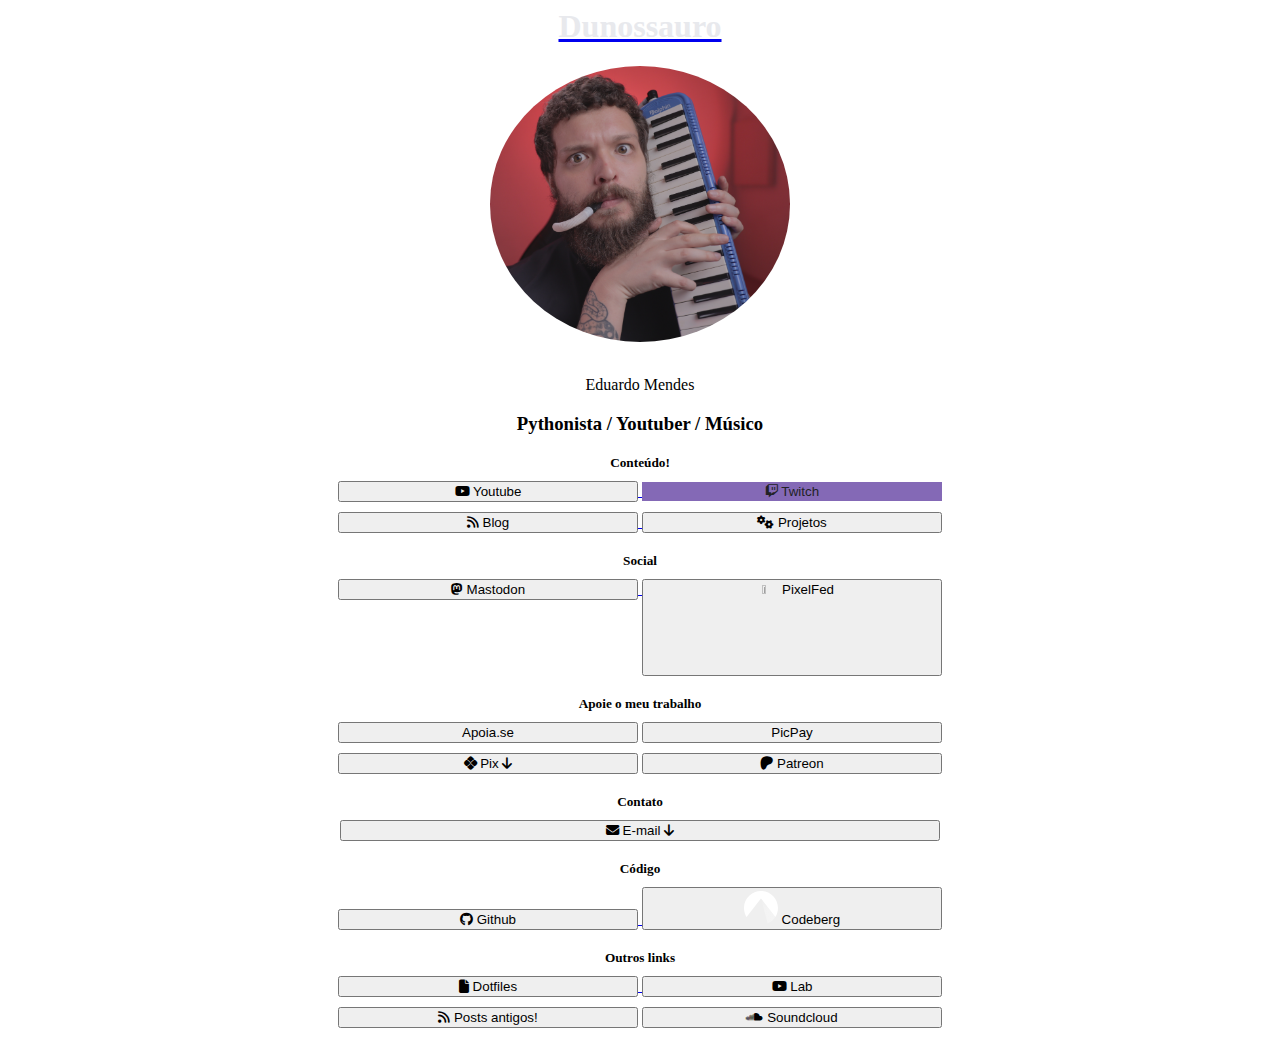
==== index.html @ cbe23600 "microformats: h-card" ====
<html>
  <head>
    <meta charset="utf-8" />
    <title>Dunossauro</title>

    <link rel="stylesheet" href="https://cdnjs.cloudflare.com/ajax/libs/font-awesome/6.6.0/css/all.min.css">
    <link rel="stylesheet" href="https://unpkg.com/terminal.css@0.7.4/dist/terminal.min.css" />
    <script type="text/javascript" src="scripts.js"></script>
    <link rel="stylesheet" href="style.css">

    <meta property="og:locale" content="pt_BR" />
    <meta property="og:url" content="https://dunossauro.com/">
    <meta property="og:title" content="Dunossauro">
    <meta property="og:description" content="Página pessoal do Dunossauro">
    <meta property="og:site_name" content="Dunossauro">
    <meta property="og:type" content="website" />
    <meta property="og:image" content="https://dunossauro.com/images/dunossauro_pic.jpg">
  </head>
  <body>

    <div class="h-card">
      <a class="u-url"href="https://dunossauro.com">
	<h1 class="p-nickname">Dunossauro</h1>
      </a>
      <img id="perfil" class="u-photo" src="images/dunossauro_pic.jpg"/>
    </br>
    </br>
      <p class="p-name">Eduardo Mendes</p>
      <h3 class="p-category" style="margin-bottom: 5px;">Pythonista / Youtuber / Músico</h3>
    </div>


    <div class="row">

      <h5>Conteúdo!</h5>

      <a href="/silos/youtube.html">
	<button class="btn btn-error">
	  <div class="button">
	    <i class="fa-brands fa-youtube"></i>
	    Youtube
	  </div>
	</button>
      </a>

      <a href="/silos/twitch.html">
	<button class="btn btn-twitch">
	  <div class="button">
	    <i class="fa-brands fa-twitch"></i>
	    Twitch
	  </div>
	</button>
      </a>
    </div>

    <div class="row">

      <a href="/silos/blog.html">
	<button class="btn btn-default btn-ghost">
	  <div class="button">
	    <i class="fa-solid fa-rss"></i>
	    Blog
	  </div>
	</button>
      </a>

      <a href="/projetos.html">
	<button class="btn btn-default btn-ghost">
	  <div class="button">
	    <i class="fa-solid fa-gears"></i>
	    Projetos
	  </div>
	</button>
      </a>

    </div>


    <div class="row">
      <h5>Social</h5>

      <a href="/silos/mastodon.html">
	<button class="btn btn-ghost">
	  <div class="button">
	    <i class="fa-brands fa-mastodon"></i>
	    Mastodon
	  </div>
	</button>
      </a>

      <a href="/silos/pixelfed.html">
	<button class="btn btn-ghost">
	  <div class="button">
	    <img style="width:10%" src="https://pixelfed-web1.nyc3.cdn.digitaloceanspaces.com/assets/images/pixelfed-icon-white.png"/>
	    PixelFed
	  </div>
	</button>
      </a>

    </div>

    <div class="row">

      <h5>Apoie o meu trabalho</h5>

      <button class="btn btn-default btn-ghost" onclick="window.open('http://apoia.se/livedepython')">
	Apoia.se
      </button>
      <button class="btn btn-default btn-ghost" onclick="window.open('https://app.picpay.com/user/livedepython')">
	PicPay
      </button>

    </div>

    <div class="row">

      <button class="btn btn-primary btn-ghost" onclick="showField('pix')">
	<div class="button">
	    <i class="fa-brands fa-pix"></i>
	    Pix
	    <i class="fa-solid fa-arrow-down"></i>
	</div>
      </button>

      <button class="btn btn-default btn-ghost" onclick="window.open('https://www.patreon.com/dunossauro')">
	<div class="button">
	  <i class="fa-brands fa-patreon"></i>
	  Patreon
	</div>
      </button>

      <div id="pix" style="display: none;" class="field terminal-alert terminal-alert-error">
	pix.dunossauro@gmail.com
      </div>

    </div>

    <div class="row">

      <h5> Contato </h5>

      <button class="btn btn-primary btn-ghost btn-large" onclick="showField('email')">
	<div class="button">
	  <i class="fa-solid fa-envelope"></i>
	  E-mail
	  <i class="fa-solid fa-arrow-down"></i>
	</div>
      </button>

      <div id="email" style="display: none;" class="u-email field terminal-alert terminal-alert-error">
	dunossauro@protonmail.com
      </div>

    </div>

    <div class="row">

      <h5> Código </h5>
      <a href="/silos/github.html">
	<button class="btn btn-default btn-ghost">
	  <div class="button">
	    <i class="fa-brands fa-github"></i>
	    Github
	  </div>
	</button>
      </a>

      <a href="/silos/codeberg.html">
	<button class="btn btn-default btn-ghost">
	  <div class="button">
	    <img style="width:12%" src="images/codeberg_icon.svg"/>
	    Codeberg
	  </div>
	</button>
      </a>

    </div>

    <div class="row">

      <h5>Outros links</h5>

      <a href="/silos/dotfiles.html">
	<button class="btn btn-default btn-ghost">
	  <div class="button">
	    <i class="fa-solid fa-file"></i>
	    Dotfiles
	  </div>
	</button>
      </a>

      <button class="btn btn-default btn-ghost" onclick="window.open('https://www.youtube.com/@dunolab')">
	<div class="button">
	  <i class="fa-brands fa-youtube"></i>
	  Lab
	</div>
      </button>
    </div>

    <div class="row">
      <button class="btn btn-default btn-ghost" onclick="window.open('https://medium.com/@dunossauro')">
	<div class="button">
	  <i class="fa-solid fa-rss"></i>
	  Posts antigos!
	</div>
      </button>

      <button class="btn btn-default btn-ghost" onclick="window.open('https://soundcloud.com/dunossauro')">
	<div class="button">
	  <i class="fa-brands fa-soundcloud"></i>
	  Soundcloud
	</div>
      </button>

    </div>
  </body>
</html>
---- style.css ----
:root {
    --global-font-size: 24px;
    --global-line-height: 1.4em;
    --font-stack: -apple-system, BlinkMacSystemFont, Segoe UI, Helvetica,
		  Arial, sans-serif, Apple Color Emoji, Segoe UI Emoji, Segoe UI Symbol;
    --background-color: #222225;
    --page-width: 60em;
    --font-color: #e8e9ed;
    --invert-font-color: #222225;
    --secondary-color: #a3abba;
    --tertiary-color: #a3abba;
    --primary-color: #62c4ff;
    --error-color: #ff3c74;
    --progress-bar-background: #3f3f44;
    --progress-bar-fill: #62c4ff;
    --code-bg-color: #3f3f44;
    --input-style: solid;
    --twitch-color: #8469b6;
}

.btn-twitch {
  color:var(--invert-font-color);
  background-color:var(--twitch-color);
  border:1px solid var(--twitch-color)
}

body {
    text-align: center;
}

.row {
    margin: 10px;
    a:hover {
	background-color: transparent;
    }
}

#perfil {
    border-radius: 50%;
    width: 300px;
}

.container {
    width: auto;
    display: flex;
}

button {
    width: 300px;
}

.btn-large {
    width: 600px;
}

.btn-small {
    width: 200px;
}

.field {
    width: 600px;
    margin: auto;
    margin-top: 20px;
}

h1 {
    color:var(--font-color);
    text-align: center;
    display: block;
}

h5 {
    margin-bottom: 10px;
    margin-top: 20px;
}


h2 {
    margin-top: 30px;
    margin-bottom: 10px;
}

.card {
    margin-top: 10px;
    margin-left: 10%;
    margin-right: 10%;
    p {
	margin-left: 20%;
	margin-right: 20%;
    }
    h4 {
	margin-top: 10px;
	margin-bottom: 10px;
    }
    img{
	margin: 10px;
	margin-bottom: 20px;
	width: 600px;
    }
}

.flex {
    margin-top: 20px;
    margin-bottom: 20px;
    display: flex;
    flex-direction: row;
    flex-wrap: wrap;
    justify-content: center;
    gap: 30px;
}

a.h-card {
    background: transparent;
}
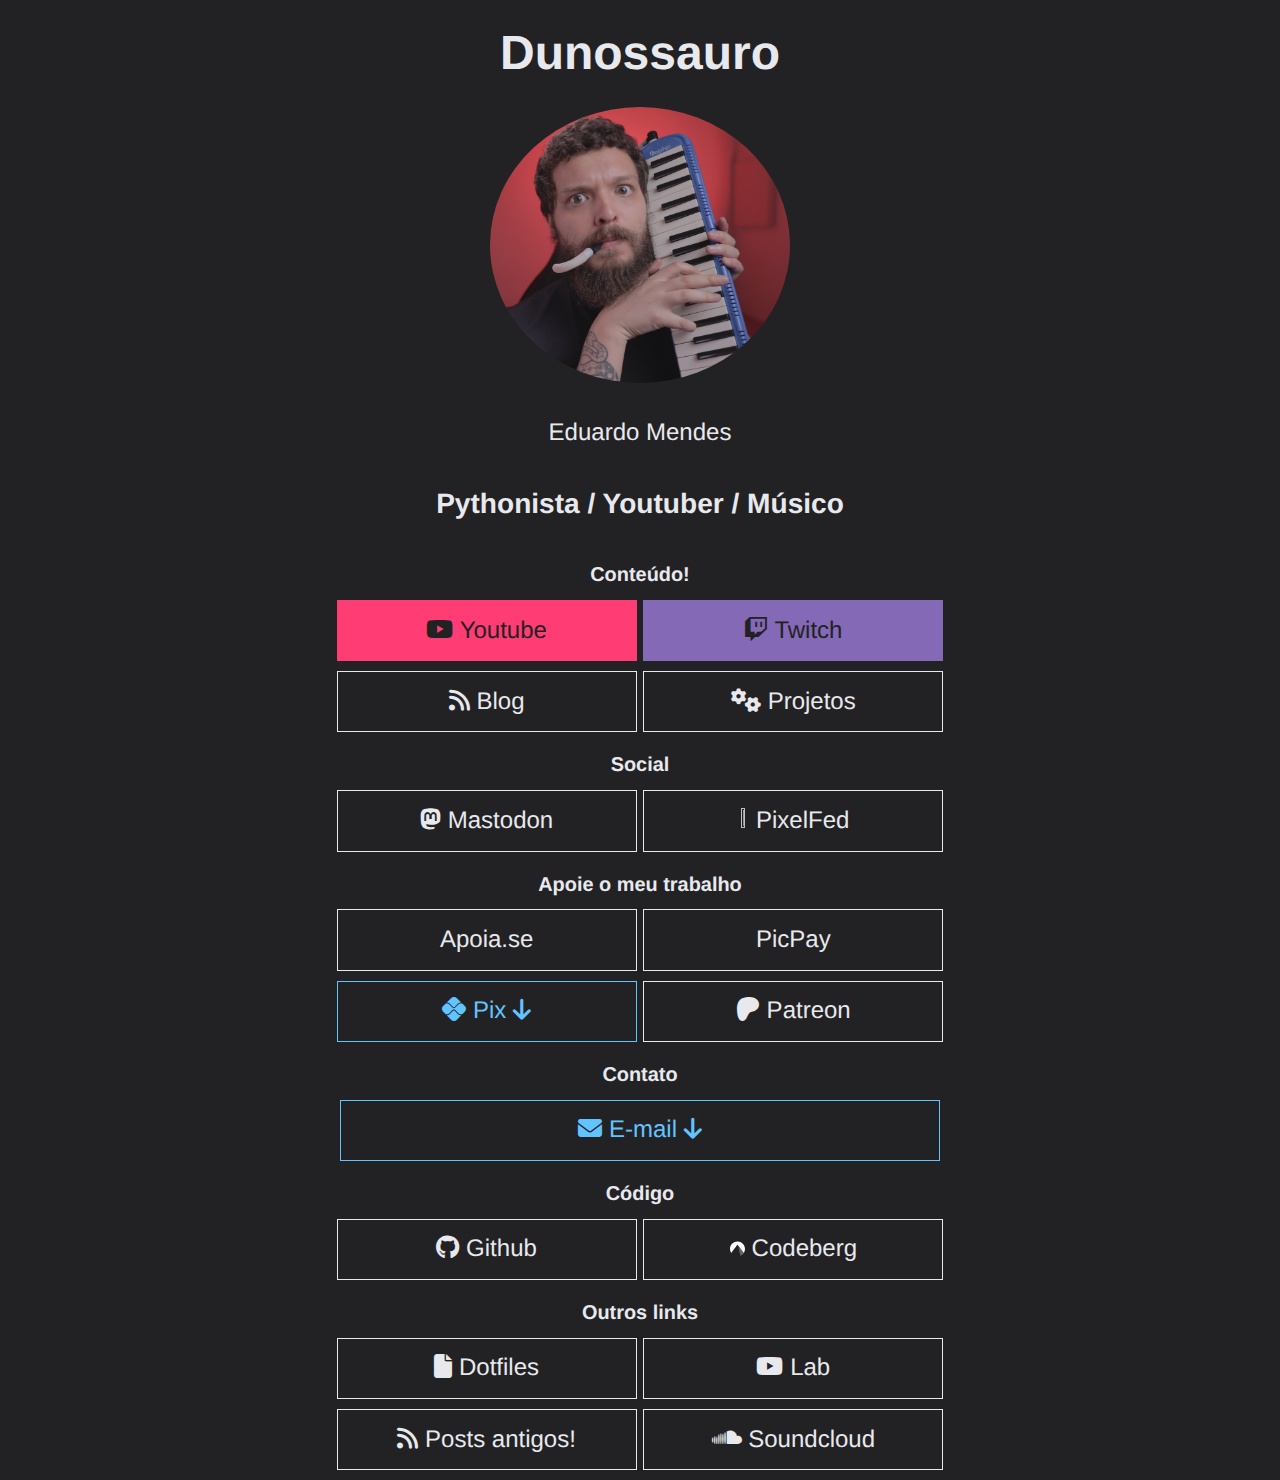
==== commit 30621d1c: "terminal css embutido, problemas na CDN" ====
--- a/index.html
+++ b/index.html
@@ -4,8 +4,8 @@
     <title>Dunossauro</title>
 
     <link rel="stylesheet" href="https://cdnjs.cloudflare.com/ajax/libs/font-awesome/6.6.0/css/all.min.css">
-    <link rel="stylesheet" href="https://unpkg.com/terminal.css@0.7.4/dist/terminal.min.css" />
     <script type="text/javascript" src="scripts.js"></script>
+    <link rel="stylesheet" href="terminal.min.css">
     <link rel="stylesheet" href="style.css">
 
     <meta property="og:locale" content="pt_BR" />
@@ -19,14 +19,17 @@
   <body>
 
     <div class="h-card">
-      <a class="u-url"href="https://dunossauro.com">
+      <a class="u-url" rel="me" href="https://dunossauro.com">
 	<h1 class="p-nickname">Dunossauro</h1>
       </a>
       <img id="perfil" class="u-photo" src="images/dunossauro_pic.jpg"/>
     </br>
     </br>
       <p class="p-name">Eduardo Mendes</p>
-      <h3 class="p-category" style="margin-bottom: 5px;">Pythonista / Youtuber / Músico</h3>
+      <h3 class="p-category">Pythonista / Youtuber / Músico</h3>
+      <a href="mailto:dunossauro@protonmail.com" rel="me" class="u-email" style="display:none;">
+	dunossauro@protonmail.com
+      </a>
     </div>
 
 
@@ -147,8 +150,10 @@
 	</div>
       </button>
 
-      <div id="email" style="display: none;" class="u-email field terminal-alert terminal-alert-error">
-	dunossauro@protonmail.com
+      <div id="email" style="display: none;" class="field terminal-alert terminal-alert-error">
+	<a href="mailto:dunossauro@protonmail.com" rel="me" class="u-email">
+	  dunossauro@protonmail.com
+	</a>
       </div>
 
     </div>
@@ -213,5 +218,15 @@
       </button>
 
     </div>
+
+    <!-- rel=me links -->
+    <link href="https://twitter.com/dunossauro" rel="me">
+    <link href="https://github.com/dunossauro" rel="me">
+    <link href="https://codeberg.org/dunossauro" rel="me">
+    <link href="https://bolha.us/@dunossauro" rel="me">
+    <link href="https://bolha.photos/dunossauro" rel="me">
+    <link rel="webmention" href="https://webmention.io/dunossauro.com/webmention" />
+    <link rel="pingback" href="https://webmention.io/dunossauro.com/xmlrpc" />
+
   </body>
 </html>
--- a/terminal.min.css
+++ b/terminal.min.css
@@ -0,0 +1 @@
+:root{--global-font-size:15px;--global-line-height:1.4em;--global-space:10px;--font-stack:"Menlo", "Monaco", "Lucida Console", "Liberation Mono", "DejaVu Sans Mono", "Bitstream Vera Sans Mono", "Courier New", serif;--mono-font-stack:"Menlo", "Monaco", "Lucida Console", "Liberation Mono", "DejaVu Sans Mono", "Bitstream Vera Sans Mono", "Courier New", serif;--background-color:#fff;--page-width:60em;--font-color:#151515;--invert-font-color:#fff;--primary-color:#1a95e0;--secondary-color:#727578;--error-color:#d20962;--progress-bar-background:#727578;--progress-bar-fill:#151515;--code-bg-color:#e8eff2;--input-style:solid;--display-h1-decoration:none;--block-background-color:var(--background-color)}*{box-sizing:border-box;text-rendering:geometricprecision}*::selection{background:var(--primary-color);color:var(--invert-font-color)}body{font-size:var(--global-font-size);color:var(--font-color);line-height:var(--global-line-height);margin:0;font-family:var(--font-stack);word-wrap:break-word;background-color:var(--background-color)}h1,h2,h3,h4,h5,h6,.logo{line-height:var(--global-line-height)}a{cursor:pointer;color:var(--primary-color);text-decoration:none}a:hover{background-color:var(--primary-color);color:var(--invert-font-color)}em{font-size:var(--global-font-size);font-style:italic;font-family:var(--font-stack);color:var(--font-color)}blockquote,code,em,strong{line-height:var(--global-line-height)}blockquote,code,footer,h1,h2,h3,h4,h5,h6,header,li,ol,p,section,ul,.logo{float:none;margin:0;padding:0}blockquote,h1,ol,p,ul,.logo{margin-top:calc(var(--global-space) * 2);margin-bottom:calc(var(--global-space) * 2)}h1,.logo{position:relative;padding:calc(var(--global-space) * 2)0;margin:0;overflow:hidden;font-weight:600}h1::after{content:"====================================================================================================";position:absolute;bottom:5px;left:0;display:var(--display-h1-decoration)}h1+*,.logo+*{margin-top:0}h2,h3,h4,h5,h6{position:relative;margin-bottom:var(--global-line-height);font-weight:600}blockquote{position:relative;padding-left:calc(var(--global-space) * 2);overflow:hidden}blockquote::after{content:">\A>\A>\A>\A>\A>\A>\A>\A>\A>\A>\A>\A>\A>\A>\A>\A>\A>\A>\A>\A>\A>\A>\A>\A>\A>\A>\A>\A>\A>\A>\A>\A>\A>\A>\A>\A>\A>\A>\A>\A>\A>\A>\A>\A>\A>\A>\A>\A>\A>\A>\A>\A>\A>\A>\A>\A>\A>\A>\A>\A>\A>\A>\A>\A>\A>\A>\A>\A>\A>\A>\A>\A>\A>\A>\A>\A>\A>\A>\A>\A>\A>\A>\A>\A>\A>\A>\A>\A>\A>\A>\A>\A>\A>\A>\A>\A>\A>\A>\A>";white-space:pre;position:absolute;top:0;left:0;line-height:var(--global-line-height);color:#9ca2ab}blockquote>*:last-child{margin-bottom:0}code{font-weight:inherit;background-color:var(--code-bg-color);font-family:var(--mono-font-stack)}code::after,code::before{content:"`";display:inline}pre code::after,pre code::before{content:""}pre{display:block;word-break:break-all;word-wrap:break-word;color:var(--secondary-color);background-color:var(--block-background-color);border:1px solid var(--secondary-color);padding:var(--global-space);white-space:pre-wrap;white-space:-moz-pre-wrap;white-space:-o-pre-wrap}pre code{overflow-x:scroll;padding:0;margin:0;display:inline-block;min-width:100%;font-family:var(--mono-font-stack);background-color:var(--block-background-color)}.terminal blockquote,.terminal h1,.terminal h2,.terminal h3,.terminal h4,.terminal h5,.terminal h6,.terminal strong,.terminal .logo{font-size:var(--global-font-size);font-style:normal;font-family:var(--font-stack)}.terminal code{font-size:var(--global-font-size);font-style:normal}.terminal-prompt{position:relative;white-space:nowrap}.terminal-prompt::before{content:"> "}.terminal-prompt::after{content:"";animation:cursor 800ms infinite;background:var(--primary-color);border-radius:0;display:inline-block;height:1em;margin-left:.2em;width:3px;bottom:-2px;position:relative}@keyframes cursor{0%{opacity:0}50%{opacity:1}100%{opacity:0}}@keyframes cursor{0%{opacity:0}50%{opacity:1}100%{opacity:0}}li,li>ul>li{position:relative;display:block;padding-left:calc(var(--global-space) * 2)}nav>ul>li{padding-left:0}li::after{position:absolute;top:0;left:0}ul>li::after{content:"-"}nav ul>li::after{content:""}ol li::before{content:counters(item,".")". ";counter-increment:item}ol ol li::before{content:counters(item,".")" ";counter-increment:item}.terminal-menu li::after,.terminal-menu li::before{display:none}ol{counter-reset:item}ol li:nth-child(n+10)::after{left:-7px}ol ol{margin-top:0;margin-bottom:0}.terminal-menu{width:100%}.terminal-nav{display:flex;flex-direction:column;align-items:flex-start}ul ul{margin-top:0;margin-bottom:0}.terminal-menu ul{list-style-type:none;padding:0!important;display:flex;flex-direction:column;width:100%;flex-grow:1;font-size:var(--global-font-size);margin-top:0}.terminal-menu li{display:flex;margin:0 0 .5em;padding:0}ol.terminal-toc li{border-bottom:1px dotted var(--secondary-color);padding:0;margin-bottom:15px}.terminal-menu li:last-child{margin-bottom:0}ol.terminal-toc li a{margin:4px 4px 4px 0;background:var(--background-color);position:relative;top:6px;text-align:left;padding-right:4px}.terminal-menu li a:not(.btn){text-decoration:none;display:block;width:100%;border:none;color:var(--secondary-color)}.terminal-menu li a.active{color:var(--font-color)}.terminal-menu li a:hover{background:0 0;color:inherit}ol.terminal-toc li::before{content:counters(item,".")". ";counter-increment:item;position:absolute;right:0;background:var(--background-color);padding:4px 0 4px 4px;bottom:-8px}ol.terminal-toc li a:hover{background:var(--primary-color);color:var(--invert-font-color)}hr{position:relative;overflow:hidden;margin:calc(var(--global-space) * 4)0;border:0;border-bottom:1px dashed var(--secondary-color)}p{margin:0 0 var(--global-line-height)}.container{max-width:var(--page-width)}.container,.container-fluid{margin:0 auto;padding:0 calc(var(--global-space) * 2)}img{max-width:100%}.progress-bar{height:8px;background-color:var(--progress-bar-background);margin:12px 0}.progress-bar.progress-bar-show-percent{margin-top:38px}.progress-bar-filled{background-color:var(--progress-bar-fill);height:100%;transition:width .3s ease;position:relative;width:0}.progress-bar-filled::before{content:"";border:6px solid transparent;border-top-color:var(--progress-bar-fill);position:absolute;top:-6px;right:-6px}.progress-bar-filled::after{color:var(--progress-bar-fill);content:attr(data-filled);display:block;font-size:12px;white-space:nowrap;position:absolute;border:6px solid transparent;top:-32px;right:0;transform:translateX(50%)}.progress-bar-no-arrow>.progress-bar-filled::before,.progress-bar-no-arrow>.progress-bar-filled::after{content:"";display:none;visibility:hidden;opacity:0}table{width:100%;border-collapse:collapse;margin:var(--global-line-height)0;color:var(--font-color);font-size:var(--global-font-size)}table td,table th{vertical-align:top;border:1px solid var(--font-color);line-height:var(--global-line-height);padding:calc(var(--global-space)/2);font-size:1em}table thead tr th{font-size:1em;vertical-align:middle;font-weight:700}table tfoot tr th{font-weight:500}table caption{font-size:1em;margin:0 0 1em}.form{width:100%}fieldset{border:1px solid var(--font-color);padding:1em}label{font-size:1em;color:var(--font-color)}input[type=email],input[type=text],input[type=number],input[type=password],input[type=search],input[type=date],input[type=time]{border:1px var(--input-style)var(--font-color);width:100%;padding:.7em .5em;font-size:1em;font-family:var(--font-stack);-webkit-appearance:none;-moz-appearance:none;appearance:none;border-radius:0}input[type=email]:active,input[type=text]:active,input[type=number]:active,input[type=password]:active,input[type=search]:active,input[type=date]:active,input[type=time]:active,input[type=email]:focus,input[type=text]:focus,input[type=number]:focus,input[type=password]:focus,input[type=search]:focus,input[type=date]:focus,input[type=time]:focus{outline:none;-webkit-appearance:none;-moz-appearance:none;appearance:none;border:1px solid var(--font-color)}input[type=text]:not(:placeholder-shown):invalid,input[type=email]:not(:placeholder-shown):invalid,input[type=password]:not(:placeholder-shown):invalid,input[type=search]:not(:placeholder-shown):invalid,input[type=number]:not(:placeholder-shown):invalid,input[type=date]:not(:placeholder-shown):invalid,input[type=time]:not(:placeholder-shown):invalid{border-color:var(--error-color)}input,textarea{color:var(--font-color);background-color:var(--background-color)}input::placeholder,textarea::placeholder{color:var(--secondary-color)!important;opacity:1}textarea{height:auto;width:100%;resize:none;border:1px var(--input-style)var(--font-color);padding:.5em;font-size:1em;font-family:var(--font-stack);appearance:none;border-radius:0}textarea:focus{outline:none;-webkit-appearance:none;-moz-appearance:none;appearance:none;border:1px solid var(--font-color)}textarea:not(:placeholder-shown):invalid{border-color:var(--error-color)}select{border:1px var(--input-style)var(--font-color);width:100%;padding:.7em .5em;font-size:1em;font-family:var(--font-stack);color:var(--font-color);border-radius:0;-webkit-appearance:none;-moz-appearance:none;background-color:var(--background-color);background-image:url("data:image/svg+xml;utf8,<svg fill='currentColor' height='24' viewBox='0 0 24 24' width='24' xmlns='http://www.w3.org/2000/svg'><path d='M7 10l5 5 5-5z'/><path d='M0 0h24v24H0z' fill='none'/></svg>");background-repeat:no-repeat;background-position:right .5em bottom .5em}input:-webkit-autofill,input:-webkit-autofill:hover,input:-webkit-autofill:focus textarea:-webkit-autofill,textarea:-webkit-autofill:hover textarea:-webkit-autofill:focus,select:-webkit-autofill,select:-webkit-autofill:hover,select:-webkit-autofill:focus{border:1px solid var(--font-color);-webkit-text-fill-color:var(--font-color);box-shadow:0 0 0 1e3px var(--invert-font-color)inset;transition:background-color 5e3s ease-in-out 0s}.form-group{margin-bottom:var(--global-line-height);overflow:auto}.btn{border-style:solid;border-width:1px;display:inline-flex;-ms-flex-align:center;align-items:center;-ms-flex-pack:center;justify-content:center;cursor:pointer;outline:none;padding:.65em 2em;font-size:1em;font-family:inherit;user-select:none;position:relative;z-index:1}.btn:active{box-shadow:none}.btn.btn-ghost{border-color:var(--font-color);color:var(--font-color);background-color:initial}.btn.btn-ghost:focus,.btn.btn-ghost:hover{border-color:var(--tertiary-color);color:var(--tertiary-color);z-index:2}.btn.btn-ghost:hover{background-color:initial}.btn-block{width:100%;display:flex}.btn-default{background-color:var(--font-color);border-color:var(--invert-font-color);color:var(--invert-font-color)}.btn-default:hover,.btn-default:focus:not(.btn-ghost){background-color:var(--secondary-color);color:var(--invert-font-color)}.btn-default.btn-ghost:focus,.btn-default.btn-ghost:hover{border-color:var(--secondary-color);color:var(--secondary-color);z-index:2}.btn-error{color:var(--invert-font-color);background-color:var(--error-color);border:1px solid var(--error-color)}.btn-error:hover,.btn-error:focus:not(.btn-ghost){background-color:var(--error-color);border-color:var(--error-color)}.btn-error.btn-ghost{border-color:var(--error-color);color:var(--error-color)}.btn-error.btn-ghost:focus,.btn-error.btn-ghost:hover{border-color:var(--error-color);color:var(--error-color);z-index:2}.btn-primary{color:var(--invert-font-color);background-color:var(--primary-color);border:1px solid var(--primary-color)}.btn-primary:hover,.btn-primary:focus:not(.btn-ghost){background-color:var(--primary-color);border-color:var(--primary-color)}.btn-primary.btn-ghost{border-color:var(--primary-color);color:var(--primary-color)}.btn-primary.btn-ghost:focus,.btn-primary.btn-ghost:hover{border-color:var(--primary-color);color:var(--primary-color);z-index:2}.btn-small{padding:.5em 1.3em!important;font-size:.9em!important}.btn-group{overflow:auto}.btn-group .btn{float:left}.btn-group .btn-ghost:not(:first-child){margin-left:-1px}.terminal-card{border:1px solid var(--secondary-color)}.terminal-card>header{color:var(--invert-font-color);text-align:center;background-color:var(--secondary-color);padding:.5em 0}.terminal-card>div:first-of-type{padding:var(--global-space)}.terminal-timeline{position:relative;padding-left:70px}.terminal-timeline::before{content:' ';background:var(--secondary-color);display:inline-block;position:absolute;left:35px;width:2px;height:100%;z-index:400}.terminal-timeline .terminal-card{margin-bottom:25px}.terminal-timeline .terminal-card::before{content:' ';background:var(--invert-font-color);border:2px solid var(--secondary-color);display:inline-block;position:absolute;margin-top:25px;left:26px;width:15px;height:15px;z-index:400}.terminal-alert{color:var(--font-color);padding:1em;border:1px solid var(--font-color);margin-bottom:var(--global-space)}.terminal-alert-error{color:var(--error-color);border-color:var(--error-color)}.terminal-alert-primary{color:var(--primary-color);border-color:var(--primary-color)}@media screen and (min-width:960px){label{display:block;width:100%}pre::-webkit-scrollbar{height:3px}}@media screen and (min-width:480px){form{width:100%}}@media screen and (min-width:30rem){.terminal-nav{flex-direction:row;align-items:center}.terminal-menu ul{flex-direction:row;place-items:center flex-end;justify-content:flex-end;margin-top:calc(var(--global-space) * 2)}.terminal-menu li{margin:0 2em 0 0}.terminal-menu li:last-child{margin-right:0}}.terminal-media:not(:last-child){margin-bottom:1.25rem}.terminal-media-left{padding-right:var(--global-space)}.terminal-media-left,.terminal-media-right{display:table-cell;vertical-align:top}.terminal-media-right{padding-left:var(--global-space)}.terminal-media-body{display:table-cell;vertical-align:top}.terminal-media-heading{font-size:1em;font-weight:700}.terminal-media-content{margin-top:.3rem}.terminal-placeholder{background-color:var(--secondary-color);text-align:center;color:var(--font-color);font-size:1rem;border:1px solid var(--secondary-color)}figure>img{padding:0}.terminal-avatarholder{width:calc(var(--global-space) * 5);height:calc(var(--global-space) * 5)}.terminal-avatarholder img{padding:0}figure{margin:0}figure>figcaption{color:var(--secondary-color);text-align:center}.terminal-banner{background-color:var(--font-color);color:var(--invert-font-color);padding:calc(var(--global-space) * 2);width:100%;display:flex;flex-direction:column;gap:1rem}.terminal-banner>.container{max-width:var(--page-width)}.terminal-banner>.container,.terminal-banner>.container-fluid{margin:0 auto;padding:0}@media screen and (min-width:30rem){.terminal-banner{flex-direction:row}}.hljs{display:block;overflow-x:auto;padding:.5em;background:var(--block-background-color);color:var(--font-color)}.hljs-comment,.hljs-quote{color:var(--secondary-color)}.hljs-variable{color:var(--font-color)}.hljs-keyword,.hljs-selector-tag,.hljs-built_in,.hljs-name,.hljs-tag{color:var(--primary-color)}.hljs-string,.hljs-title,.hljs-section,.hljs-attribute,.hljs-literal,.hljs-template-tag,.hljs-template-variable,.hljs-type,.hljs-addition{color:var(--secondary-color)}.hljs-string{color:var(--secondary-color)}.hljs-deletion,.hljs-selector-attr,.hljs-selector-pseudo,.hljs-meta{color:var(--primary-color)}.hljs-doctag{color:var(--secondary-color)}.hljs-attr{color:var(--primary-color)}.hljs-symbol,.hljs-bullet,.hljs-link{color:var(--primary-color)}.hljs-emphasis{font-style:italic}.hljs-strong{font-weight:700}--- a/style.css
+++ b/style.css
@@ -112,3 +112,7 @@
 a.h-card {
     background: transparent;
 }
+
+a.u-email {
+    color: var(--error-color);
+}
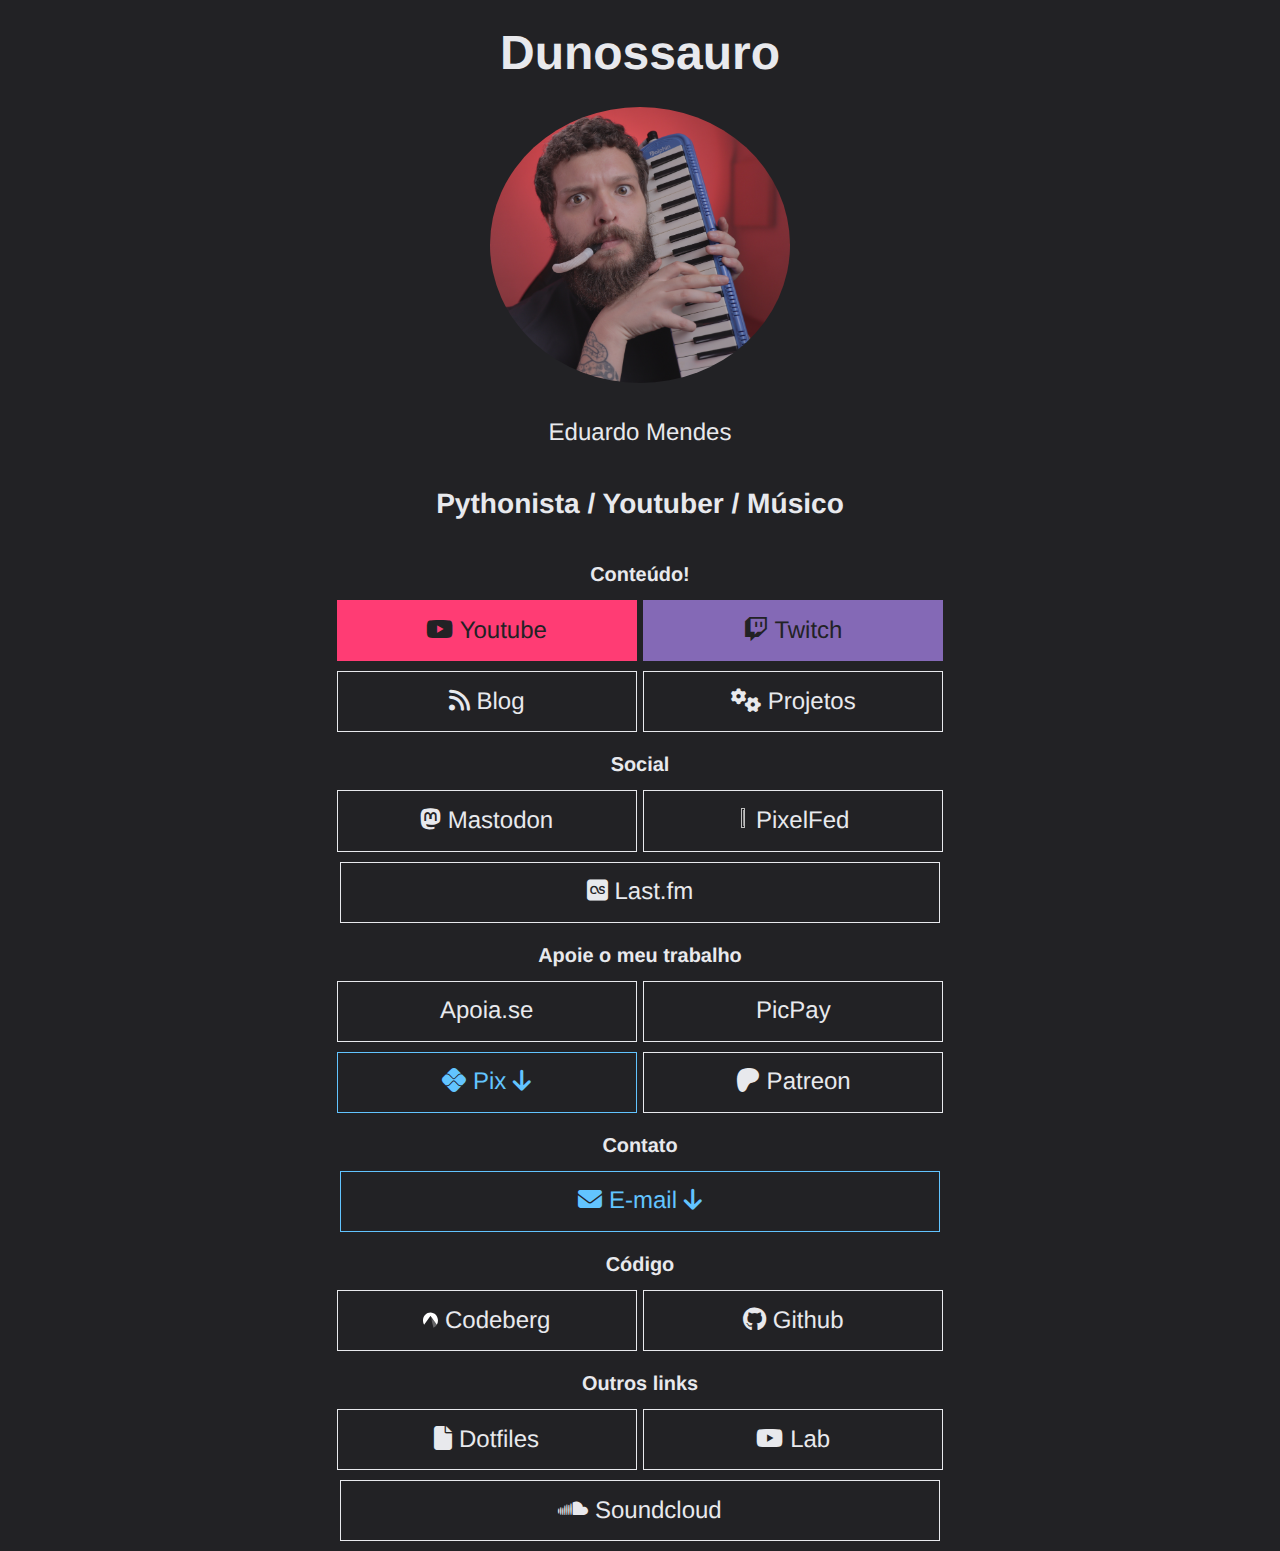
==== commit 7e1d8b2c: "Adicionando last.fm e removendo medium (todos os posts foram migrados)" ====
--- a/index.html
+++ b/index.html
@@ -33,9 +33,8 @@
     </div>
 
 
-    <div class="row">
-
-      <h5>Conteúdo!</h5>
+    <h5>Conteúdo!</h5>
+    <div class="row">
 
       <a href="/silos/youtube.html">
 	<button class="btn btn-error">
@@ -79,8 +78,8 @@
     </div>
 
 
-    <div class="row">
-      <h5>Social</h5>
+    <h5>Social</h5>
+    <div class="row">
 
       <a href="/silos/mastodon.html">
 	<button class="btn btn-ghost">
@@ -101,10 +100,19 @@
       </a>
 
     </div>
-
-    <div class="row">
-
-      <h5>Apoie o meu trabalho</h5>
+    <div class="row">
+      <a href="/silos/lastfm.html">
+	<button class="btn btn-ghost btn-large">
+	  <div class="button">
+	    <i class="fa-brands fa-square-lastfm"></i>
+	    Last.fm
+	  </div>
+	</button>
+      </a>
+    </div>
+
+    <h5>Apoie o meu trabalho</h5>
+    <div class="row">
 
       <button class="btn btn-default btn-ghost" onclick="window.open('http://apoia.se/livedepython')">
 	Apoia.se
@@ -138,10 +146,9 @@
 
     </div>
 
-    <div class="row">
-
-      <h5> Contato </h5>
-
+    <h5> Contato </h5>
+
+    <div class="row">
       <button class="btn btn-primary btn-ghost btn-large" onclick="showField('email')">
 	<div class="button">
 	  <i class="fa-solid fa-envelope"></i>
@@ -158,9 +165,17 @@
 
     </div>
 
-    <div class="row">
-
-      <h5> Código </h5>
+    <h5> Código </h5>
+    <div class="row">
+      <a href="/silos/codeberg.html">
+	<button class="btn btn-default btn-ghost">
+	  <div class="button">
+	    <img style="width:12%" src="images/codeberg_icon.svg"/>
+	    Codeberg
+	  </div>
+	</button>
+      </a>
+
       <a href="/silos/github.html">
 	<button class="btn btn-default btn-ghost">
 	  <div class="button">
@@ -170,20 +185,10 @@
 	</button>
       </a>
 
-      <a href="/silos/codeberg.html">
-	<button class="btn btn-default btn-ghost">
-	  <div class="button">
-	    <img style="width:12%" src="images/codeberg_icon.svg"/>
-	    Codeberg
-	  </div>
-	</button>
-      </a>
-
-    </div>
-
-    <div class="row">
-
-      <h5>Outros links</h5>
+    </div>
+
+    <h5>Outros links</h5>
+    <div class="row">
 
       <a href="/silos/dotfiles.html">
 	<button class="btn btn-default btn-ghost">
@@ -203,14 +208,7 @@
     </div>
 
     <div class="row">
-      <button class="btn btn-default btn-ghost" onclick="window.open('https://medium.com/@dunossauro')">
-	<div class="button">
-	  <i class="fa-solid fa-rss"></i>
-	  Posts antigos!
-	</div>
-      </button>
-
-      <button class="btn btn-default btn-ghost" onclick="window.open('https://soundcloud.com/dunossauro')">
+      <button class="btn btn-default btn-ghost btn-large" onclick="window.open('https://soundcloud.com/dunossauro')">
 	<div class="button">
 	  <i class="fa-brands fa-soundcloud"></i>
 	  Soundcloud
